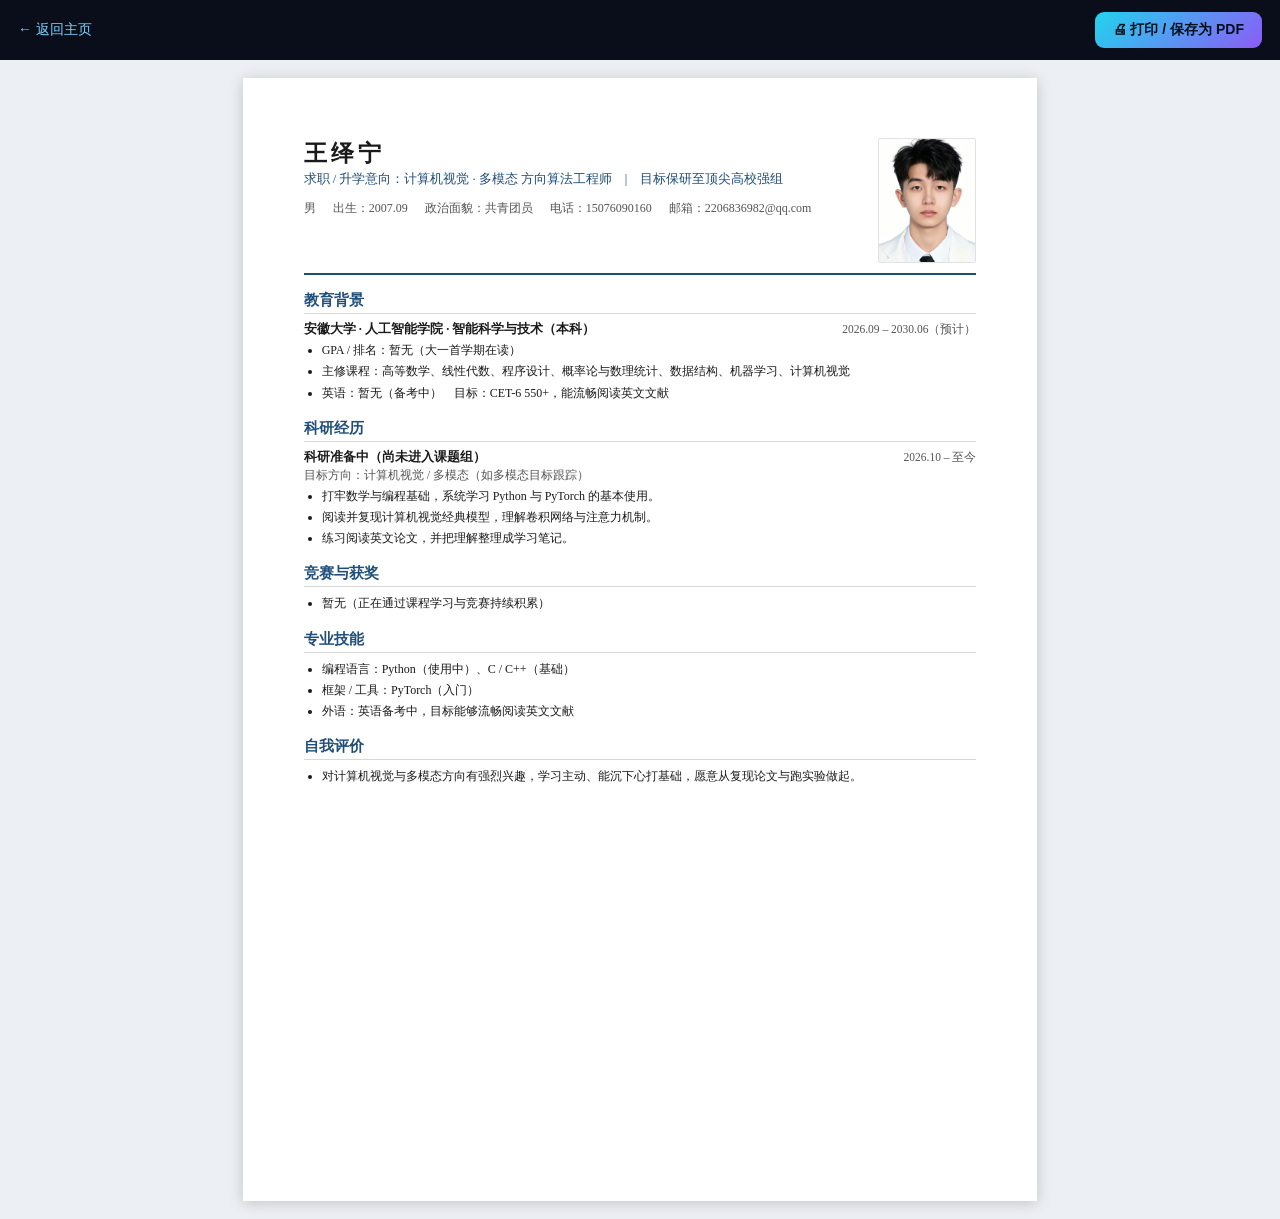
==== resume.html @ 7201d19a "Init: 个人简历网站" ====
<!DOCTYPE html>
<html lang="zh-CN">
<head>
<meta charset="UTF-8">
<meta name="viewport" content="width=device-width, initial-scale=1">
<title>王绎宁 · 简历（打印版）</title>
<style>
  :root{ --ink:#1a1a1a; --sub:#555; --line:#d8d8d8; --accent:#1f4e79; }
  *{ box-sizing:border-box; }
  body{ margin:0; background:#eceff3; font-family:"Songti SC","SimSun","Times New Roman",serif; color:var(--ink); }
  .bar{ position:sticky; top:0; display:flex; justify-content:space-between; gap:12px; align-items:center;
        padding:12px 18px; background:#0a0e1a; color:#e8eefb; font-family:-apple-system,"PingFang SC",sans-serif; font-size:14px; }
  .bar a{ color:#7dd3fc; text-decoration:none; }
  .bar button{ font:inherit; cursor:pointer; border:0; border-radius:9px; padding:9px 18px;
        background:linear-gradient(135deg,#22d3ee,#8b5cf6); color:#04101c; font-weight:700; }
  .page{ width:210mm; min-height:297mm; margin:18px auto; background:#fff; padding:16mm 16mm 14mm;
        box-shadow:0 2px 14px rgba(0,0,0,.18); }
  h1{ font-size:23px; margin:0 0 2px; letter-spacing:4px; }
  .intent{ color:var(--accent); font-size:12.5px; margin:2px 0 10px; }
  .head{ display:flex; justify-content:space-between; gap:16px; align-items:flex-start;
        border-bottom:2px solid var(--accent); padding-bottom:10px; margin-bottom:12px; }
  .head-main{ flex:1; min-width:0; }
  .photo{ width:26mm; height:33mm; object-fit:cover; object-position:50% 30%;
          border:1px solid #e2e2e2; border-radius:2px; flex:0 0 auto; }
  .contact{ font-size:12px; color:var(--sub); line-height:1.7; }
  .contact span{ margin-right:14px; white-space:nowrap; }
  h2{ font-size:14.5px; color:var(--accent); margin:16px 0 7px; padding-bottom:3px; border-bottom:1px solid var(--line); }
  .item{ margin-bottom:9px; }
  .row{ display:flex; justify-content:space-between; align-items:baseline; font-size:12.5px; }
  .row .l{ font-weight:700; }
  .row .r{ color:var(--sub); font-size:11.5px; white-space:nowrap; }
  .role{ font-size:12px; color:var(--sub); margin:1px 0 3px; }
  ul{ margin:3px 0 6px; padding-left:18px; }
  li{ font-size:12px; line-height:1.6; margin-bottom:2px; }
  @media print{ .bar{ display:none; } body{ background:#fff; } .page{ margin:0; box-shadow:none; width:auto; min-height:auto; padding:0; } @page{ size:A4; margin:12mm; } }
</style>
</head>
<body>
<div class="bar">
  <a href="index.html">← 返回主页</a>
  <button type="button" onclick="window.print()">🖨 打印 / 保存为 PDF</button>
</div>

<div class="page">
  <div class="head">
    <div class="head-main">
      <h1>王绎宁</h1>
      <div class="intent">求职 / 升学意向：计算机视觉 · 多模态 方向算法工程师　|　目标保研至顶尖高校强组</div>
      <div class="contact">
        <span>男</span>
        <span>出生：2007.09</span>
        <span>政治面貌：共青团员</span>
        <span>电话：15076090160</span>
        <span>邮箱：2206836982@qq.com</span>
      </div>
    </div>
    <img class="photo" src="assets/img/avatar.jpg" alt="王绎宁的照片">
  </div>

  <h2>教育背景</h2>
  <div class="item">
    <div class="row"><span class="l">安徽大学 · 人工智能学院 · 智能科学与技术（本科）</span><span class="r">2026.09 – 2030.06（预计）</span></div>
    <ul>
      <li>GPA / 排名：暂无（大一首学期在读）</li>
      <li>主修课程：高等数学、线性代数、程序设计、概率论与数理统计、数据结构、机器学习、计算机视觉</li>
      <li>英语：暂无（备考中）　目标：CET-6 550+，能流畅阅读英文文献</li>
    </ul>
  </div>

  <h2>科研经历</h2>
  <div class="item">
    <div class="row"><span class="l">科研准备中（尚未进入课题组）</span><span class="r">2026.10 – 至今</span></div>
    <div class="role">目标方向：计算机视觉 / 多模态（如多模态目标跟踪）</div>
    <ul>
      <li>打牢数学与编程基础，系统学习 Python 与 PyTorch 的基本使用。</li>
      <li>阅读并复现计算机视觉经典模型，理解卷积网络与注意力机制。</li>
      <li>练习阅读英文论文，并把理解整理成学习笔记。</li>
    </ul>
  </div>

  <h2>竞赛与获奖</h2>
  <ul>
    <li>暂无（正在通过课程学习与竞赛持续积累）</li>
  </ul>

  <h2>专业技能</h2>
  <ul>
    <li>编程语言：Python（使用中）、C / C++（基础）</li>
    <li>框架 / 工具：PyTorch（入门）</li>
    <li>外语：英语备考中，目标能够流畅阅读英文文献</li>
  </ul>

  <h2>自我评价</h2>
  <ul>
    <li>对计算机视觉与多模态方向有强烈兴趣，学习主动、能沉下心打基础，愿意从复现论文与跑实验做起。</li>
  </ul>
</div>
</body>
</html>
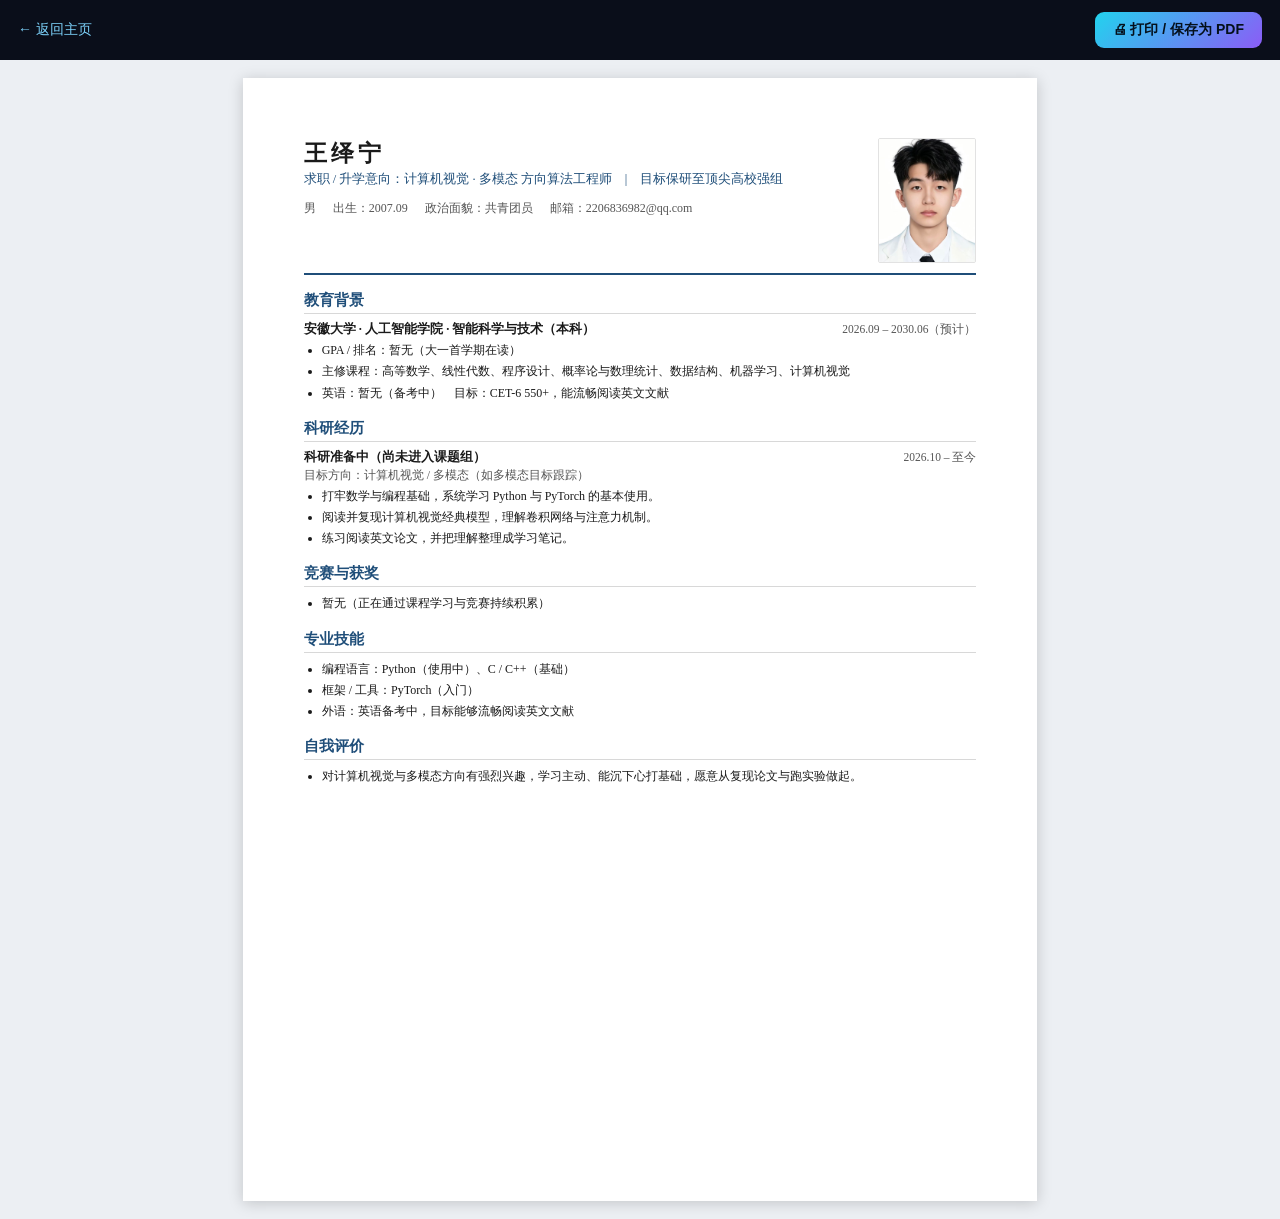
==== commit d11e33bc: "隐藏手机号/微信号；删除自注意力笔记；联系区改为邮箱+GitHub" ====
--- a/resume.html
+++ b/resume.html
@@ -50,7 +50,6 @@
         <span>男</span>
         <span>出生：2007.09</span>
         <span>政治面貌：共青团员</span>
-        <span>电话：15076090160</span>
         <span>邮箱：2206836982@qq.com</span>
       </div>
     </div>
